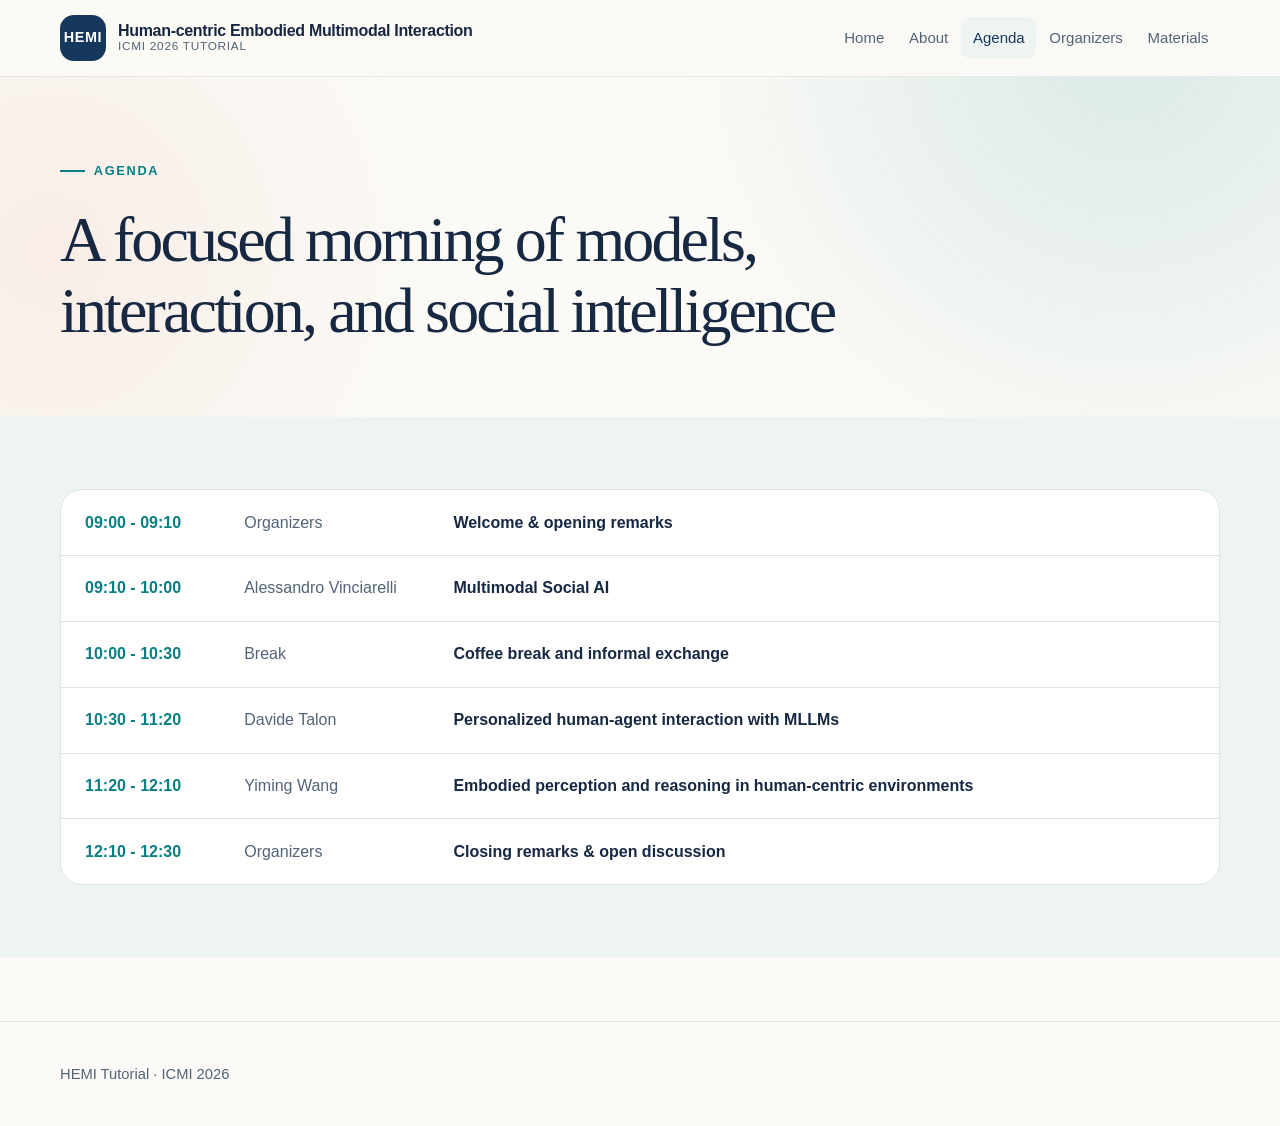
==== agenda.html @ 47eda5be "first commit" ====
<!doctype html>
<html lang="en">
  <head>
    <meta charset="utf-8">
    <meta name="viewport" content="width=device-width, initial-scale=1">
    <meta name="description" content="Tentative half-day schedule for the HEMI tutorial at ICMI 2026.">
    <title>Agenda | HEMI Tutorial</title>
    <link rel="icon" type="image/svg+xml" href="assets/favicon.svg">
    <link rel="stylesheet" href="assets/styles.css">
    <script src="assets/site.js" defer></script>
  </head>
  <body>
    <header class="site-header">
      <div class="container header-row">
        <a class="brand" href="index.html" aria-label="HEMI homepage"><span class="brand-mark">HEMI</span><span class="brand-text">Human-centric Embodied Multimodal Interaction<small>ICMI 2026 Tutorial</small></span></a>
        <button class="nav-toggle" type="button" aria-expanded="false" aria-controls="nav">Menu</button>
        <nav class="site-nav" id="nav" aria-label="Primary">
          <a href="index.html">Home</a>
          <a href="about.html">About</a>
          <a href="agenda.html" aria-current="page">Agenda</a>
          <a href="organizers.html">Organizers</a>
          <a href="materials.html">Materials</a>
        </nav>
      </div>
    </header>
    <main>
      <section class="page-hero">
        <div class="container">
          <span class="eyebrow">Agenda</span>
          <h1>A focused morning of models, interaction, and social intelligence</h1>
        </div>
      </section>
      <section class="section tint">
        <div class="container">
          <div class="timeline">
            <div class="session"><time>09:00 - 09:10</time><span class="speaker">Organizers</span><span class="topic">Welcome &amp; opening remarks</span></div>
            <div class="session"><time>09:10 - 10:00</time><span class="speaker">Alessandro Vinciarelli</span><span class="topic">Multimodal Social AI</span></div>
            <div class="session"><time>10:00 - 10:30</time><span class="speaker">Break</span><span class="topic">Coffee break and informal exchange</span></div>
            <div class="session"><time>10:30 - 11:20</time><span class="speaker">Davide Talon</span><span class="topic">Personalized human-agent interaction with MLLMs</span></div>
            <div class="session"><time>11:20 - 12:10</time><span class="speaker">Yiming Wang</span><span class="topic">Embodied perception and reasoning in human-centric environments</span></div>
            <div class="session"><time>12:10 - 12:30</time><span class="speaker">Organizers</span><span class="topic">Closing remarks &amp; open discussion</span></div>
          </div>
        </div>
      </section>
    </main>

    <footer class="site-footer">
      <div class="container footer-row">
        <span>HEMI Tutorial &middot; ICMI 2026</span>
      </div>
    </footer>
  </body>
</html>
---- assets/styles.css ----
:root {
  --ink: #172842;
  --ink-soft: #536378;
  --paper: #fbfaf6;
  --surface: #ffffff;
  --mist: #eef4f2;
  --line: #dce5e2;
  --navy: #17385d;
  --teal: #087f83;
  --coral: #df754f;
  --gold: #d1a144;
  --shadow: 0 18px 45px rgba(23, 40, 66, 0.08);
  --radius: 22px;
  --content: 1160px;
}

*,
*::before,
*::after {
  box-sizing: border-box;
}

html {
  scroll-behavior: smooth;
}

body {
  margin: 0;
  color: var(--ink);
  background: var(--paper);
  font-family: "Avenir Next", "Segoe UI", Arial, sans-serif;
  line-height: 1.65;
}

body::before {
  position: fixed;
  z-index: -1;
  inset: 0;
  background:
    radial-gradient(circle at 88% 5%, rgba(8, 127, 131, 0.13), transparent 28rem),
    radial-gradient(circle at 4% 28%, rgba(223, 117, 79, 0.09), transparent 24rem);
  content: "";
}

a {
  color: inherit;
  text-decoration: none;
}

p {
  margin: 0 0 1rem;
  color: var(--ink-soft);
}

img {
  max-width: 100%;
}

.container {
  width: min(var(--content), calc(100% - 3rem));
  margin: 0 auto;
}

.site-header {
  position: sticky;
  top: 0;
  z-index: 20;
  border-bottom: 1px solid rgba(220, 229, 226, 0.7);
  background: rgba(251, 250, 246, 0.92);
  backdrop-filter: blur(14px);
}

.header-row {
  min-height: 76px;
  display: flex;
  align-items: center;
  justify-content: space-between;
  gap: 1.5rem;
}

.brand {
  display: inline-flex;
  align-items: center;
  gap: 0.75rem;
  font-weight: 700;
  letter-spacing: -0.02em;
}

.brand-mark {
  display: grid;
  place-items: center;
  width: 46px;
  height: 46px;
  border-radius: 14px;
  color: #fff;
  background: var(--navy);
  font-size: 0.9rem;
  letter-spacing: 0.04em;
}

.brand-text {
  display: grid;
  line-height: 1.15;
}

.brand-text small {
  color: var(--ink-soft);
  font-size: 0.74rem;
  font-weight: 500;
  letter-spacing: 0.06em;
  text-transform: uppercase;
}

.nav-toggle {
  display: none;
  padding: 0.55rem 0.8rem;
  border: 1px solid var(--line);
  border-radius: 12px;
  background: var(--surface);
  color: var(--ink);
  font: inherit;
  font-weight: 600;
}

.site-nav {
  display: flex;
  align-items: center;
  gap: 0.1rem;
}

.site-nav a {
  padding: 0.55rem 0.72rem;
  border-radius: 10px;
  color: var(--ink-soft);
  font-size: 0.94rem;
  font-weight: 500;
}

.site-nav a:hover,
.site-nav a[aria-current="page"] {
  color: var(--navy);
  background: var(--mist);
}

.hero {
  padding: 5.5rem 0 4.5rem;
}

.hero-grid {
  display: grid;
  grid-template-columns: 1.02fr 0.78fr;
  align-items: center;
  gap: clamp(2.5rem, 7vw, 6rem);
}

.eyebrow {
  display: inline-flex;
  align-items: center;
  gap: 0.55rem;
  margin-bottom: 1.4rem;
  color: var(--teal);
  font-size: 0.8rem;
  font-weight: 700;
  letter-spacing: 0.13em;
  text-transform: uppercase;
}

.eyebrow::before {
  width: 25px;
  height: 2px;
  background: currentColor;
  content: "";
}

h1,
h2,
h3 {
  margin: 0 0 1rem;
  color: var(--ink);
  font-family: Georgia, "Times New Roman", serif;
  font-weight: 500;
  line-height: 1.12;
  letter-spacing: -0.045em;
}

h1 {
  max-width: 700px;
  font-size: clamp(2.8rem, 5.5vw, 4.7rem);
}

h2 {
  font-size: clamp(2rem, 3.4vw, 2.8rem);
}

h3 {
  font-size: 1.35rem;
  letter-spacing: -0.025em;
}

.lead {
  max-width: 670px;
  color: #44576f;
  font-size: clamp(1.05rem, 2vw, 1.17rem);
}

.actions {
  display: flex;
  flex-wrap: wrap;
  gap: 0.8rem;
  margin-top: 2.2rem;
}

.button {
  display: inline-flex;
  align-items: center;
  gap: 0.5rem;
  padding: 0.78rem 1.2rem;
  border-radius: 999px;
  color: #fff;
  background: var(--navy);
  font-weight: 600;
  transition: transform 160ms ease, box-shadow 160ms ease;
}

.button:hover {
  box-shadow: 0 8px 20px rgba(23, 56, 93, 0.2);
  transform: translateY(-2px);
}

.button.secondary {
  border: 1px solid var(--line);
  color: var(--ink);
  background: var(--surface);
}

.hero-art {
  position: relative;
  min-height: 450px;
}

.orb {
  position: absolute;
  border-radius: 50%;
}

.orb.one {
  top: 0;
  right: 14%;
  width: 230px;
  height: 230px;
  background: rgba(8, 127, 131, 0.16);
}

.orb.two {
  bottom: 13%;
  left: 0;
  width: 170px;
  height: 170px;
  background: rgba(223, 117, 79, 0.15);
}

.art-card {
  position: absolute;
  top: 74px;
  left: 50px;
  width: min(345px, calc(100% - 55px));
  padding: 2rem;
  border: 1px solid rgba(255, 255, 255, 0.65);
  border-radius: 30px;
  background: rgba(255, 255, 255, 0.82);
  box-shadow: var(--shadow);
}

.art-card strong {
  display: block;
  margin-bottom: 1.8rem;
  color: var(--navy);
  font-size: 0.78rem;
  letter-spacing: 0.12em;
  text-transform: uppercase;
}

.signal {
  display: flex;
  align-items: center;
  gap: 0.85rem;
  margin: 1rem 0;
  color: var(--ink-soft);
  font-size: 0.94rem;
  font-weight: 500;
}

.signal span:first-child {
  width: 42px;
  height: 42px;
  display: grid;
  place-items: center;
  border-radius: 12px;
  color: var(--teal);
  background: var(--mist);
  font-weight: 700;
}

.fact-strip {
  padding: 0 0 4rem;
}

.facts {
  display: grid;
  grid-template-columns: repeat(4, 1fr);
  overflow: hidden;
  border: 1px solid var(--line);
  border-radius: var(--radius);
  background: var(--surface);
}

.fact {
  padding: 1.35rem 1.6rem;
  border-right: 1px solid var(--line);
}

.fact:last-child {
  border-right: 0;
}

.fact-label {
  display: block;
  margin-bottom: 0.35rem;
  color: var(--ink-soft);
  font-size: 0.72rem;
  letter-spacing: 0.11em;
  text-transform: uppercase;
}

.fact-value {
  color: var(--ink);
  font-weight: 600;
}

.section {
  padding: 4.5rem 0;
}

.section.tint {
  background: var(--mist);
}

.section-heading {
  display: flex;
  align-items: end;
  justify-content: space-between;
  gap: 2rem;
  margin-bottom: 2.5rem;
}

.section-heading p {
  max-width: 470px;
  margin: 0;
}

.link {
  color: var(--teal);
  font-weight: 650;
}

.link:hover {
  text-decoration: underline;
  text-underline-offset: 4px;
}

.more-link {
  margin-top: 1.7rem;
}

.cards {
  display: grid;
  grid-template-columns: repeat(3, 1fr);
  gap: 1.15rem;
}

.card {
  padding: 1.7rem;
  border: 1px solid var(--line);
  border-radius: var(--radius);
  background: var(--surface);
}

.card p:last-child {
  margin-bottom: 0;
}

.number {
  display: block;
  margin-bottom: 1rem;
  color: var(--teal);
  font-weight: 700;
}

.objective-grid {
  display: grid;
  grid-template-columns: repeat(2, 1fr);
  gap: 1rem;
}

.objective {
  padding: 1.3rem 1.5rem;
  border-left: 3px solid var(--teal);
  border-radius: 0 15px 15px 0;
  background: var(--surface);
}

.objective strong {
  display: block;
  margin-bottom: 0.35rem;
}

.objective p {
  margin: 0;
  font-size: 0.95rem;
}

.timeline {
  border: 1px solid var(--line);
  border-radius: var(--radius);
  background: var(--surface);
}

.session {
  display: grid;
  grid-template-columns: 140px 190px 1fr;
  gap: 1.2rem;
  padding: 1.2rem 1.5rem;
  border-bottom: 1px solid var(--line);
}

.session:last-child {
  border-bottom: 0;
}

.session time {
  color: var(--teal);
  font-weight: 700;
}

.session .speaker {
  color: var(--ink-soft);
}

.session .topic {
  color: var(--ink);
  font-weight: 600;
}

.people {
  display: grid;
  grid-template-columns: repeat(3, 1fr);
  gap: 1rem;
}

.person {
  padding: 1.8rem;
  border-radius: var(--radius);
  background: var(--surface);
}

.person-avatar {
  display: block;
  width: 88px;
  height: 88px;
  margin-bottom: 1.25rem;
  border-radius: 50%;
  background: #f5e7e1;
  object-fit: cover;
  object-position: center 20%;
}

.person-tag {
  margin-bottom: 0.85rem;
  color: var(--teal);
  font-size: 0.74rem;
  font-weight: 700;
  letter-spacing: 0.1em;
  text-transform: uppercase;
}

.person p {
  font-size: 0.95rem;
}

.resource-panel {
  display: grid;
  grid-template-columns: 1.05fr 0.95fr;
  gap: 3rem;
  align-items: center;
  padding: clamp(2rem, 5vw, 3.2rem);
  border-radius: 30px;
  color: #fff;
  background: var(--navy);
}

.resource-panel h2,
.resource-panel p {
  color: #fff;
}

.resource-list {
  display: grid;
  gap: 0.8rem;
}

.resource-item {
  padding: 1rem 1.2rem;
  border: 1px solid rgba(255, 255, 255, 0.15);
  border-radius: 15px;
  background: rgba(255, 255, 255, 0.06);
  color: rgba(255, 255, 255, 0.88);
}

.resource-item strong {
  display: block;
  color: #fff;
}

.page-hero {
  padding: 4.8rem 0 3.4rem;
}

.page-hero h1 {
  max-width: 820px;
  font-size: clamp(2.55rem, 5vw, 4rem);
}

.page-hero .lead {
  max-width: 760px;
}

.prose {
  max-width: 780px;
}

.prose h2 {
  margin-top: 2.6rem;
  font-size: 1.8rem;
}

.topic-list {
  display: grid;
  gap: 0.75rem;
  padding: 0;
  list-style: none;
}

.topic-list li {
  position: relative;
  padding: 1rem 1rem 1rem 3rem;
  border: 1px solid var(--line);
  border-radius: 13px;
  background: var(--surface);
}

.topic-list li::before {
  position: absolute;
  top: 1.18rem;
  left: 1.1rem;
  width: 10px;
  height: 10px;
  border-radius: 50%;
  background: var(--coral);
  content: "";
}

.wide-card {
  margin-bottom: 1rem;
  padding: 1.7rem 1.8rem;
  border: 1px solid var(--line);
  border-radius: var(--radius);
  background: var(--surface);
}

.bio {
  margin-bottom: 1.1rem;
  padding: clamp(1.5rem, 4vw, 2.3rem);
  border: 1px solid var(--line);
  border-radius: var(--radius);
  background: var(--surface);
}

.bio-header {
  display: flex;
  justify-content: space-between;
  align-items: center;
  gap: 1.5rem;
  margin-bottom: 0.7rem;
}

.bio-person {
  display: flex;
  align-items: center;
  gap: 1.25rem;
}

.bio-avatar {
  flex: 0 0 auto;
  width: 108px;
  height: 108px;
  border-radius: 50%;
  background: #f5e7e1;
  object-fit: cover;
  object-position: center 20%;
}

.bio-header p {
  margin: 0;
  text-align: right;
}

.publications {
  margin: 1rem 0 0;
  padding-left: 1.2rem;
  color: var(--ink-soft);
  font-size: 0.94rem;
}

.publications li + li {
  margin-top: 0.45rem;
}

.download-card {
  display: flex;
  justify-content: space-between;
  align-items: center;
  gap: 2rem;
  padding: 2rem;
  border: 1px solid var(--line);
  border-radius: var(--radius);
  background: var(--surface);
}

.download-card p {
  margin-bottom: 0;
}

.materials-grid {
  margin-top: 1rem;
}

.note {
  margin-top: 2rem;
  padding: 1.25rem 1.4rem;
  border-radius: 15px;
  background: var(--mist);
  color: var(--ink-soft);
}

.site-footer {
  margin-top: 4rem;
  padding: 2.5rem 0;
  border-top: 1px solid var(--line);
}

.footer-row {
  display: flex;
  justify-content: space-between;
  align-items: center;
  gap: 1.3rem;
  color: var(--ink-soft);
  font-size: 0.92rem;
}

.footer-links {
  display: flex;
  gap: 1.2rem;
}

@media (max-width: 900px) {
  .nav-toggle {
    display: block;
  }

  .site-nav {
    position: absolute;
    top: 76px;
    right: 1.5rem;
    left: 1.5rem;
    display: none;
    flex-direction: column;
    align-items: stretch;
    padding: 0.65rem;
    border: 1px solid var(--line);
    border-radius: 16px;
    background: var(--surface);
    box-shadow: var(--shadow);
  }

  .site-nav.open {
    display: flex;
  }

  .hero-grid,
  .resource-panel {
    grid-template-columns: 1fr;
  }

  .hero {
    padding-top: 3.8rem;
  }

  .hero-art {
    min-height: 400px;
    max-width: 450px;
    width: 100%;
    margin: 0 auto;
  }

  .facts,
  .cards,
  .people {
    grid-template-columns: repeat(2, 1fr);
  }

  .fact:nth-child(2) {
    border-right: 0;
  }

  .fact:nth-child(-n+2) {
    border-bottom: 1px solid var(--line);
  }

  .section-heading {
    align-items: start;
    flex-direction: column;
  }
}

@media (max-width: 640px) {
  .container {
    width: min(var(--content), calc(100% - 2rem));
  }

  .brand-text {
    display: none;
  }

  .hero-art {
    min-height: 355px;
  }

  .art-card {
    top: 42px;
    left: 18px;
    padding: 1.5rem;
  }

  .facts,
  .cards,
  .people,
  .objective-grid {
    grid-template-columns: 1fr;
  }

  .fact,
  .fact:nth-child(2) {
    border-right: 0;
    border-bottom: 1px solid var(--line);
  }

  .fact:last-child {
    border-bottom: 0;
  }

  .session {
    grid-template-columns: 1fr;
    gap: 0.2rem;
  }

  .bio-header,
  .download-card,
  .footer-row {
    align-items: start;
    flex-direction: column;
  }

  .bio-person {
    align-items: start;
  }

  .bio-avatar {
    width: 84px;
    height: 84px;
  }

  .bio-header p {
    text-align: left;
  }
}
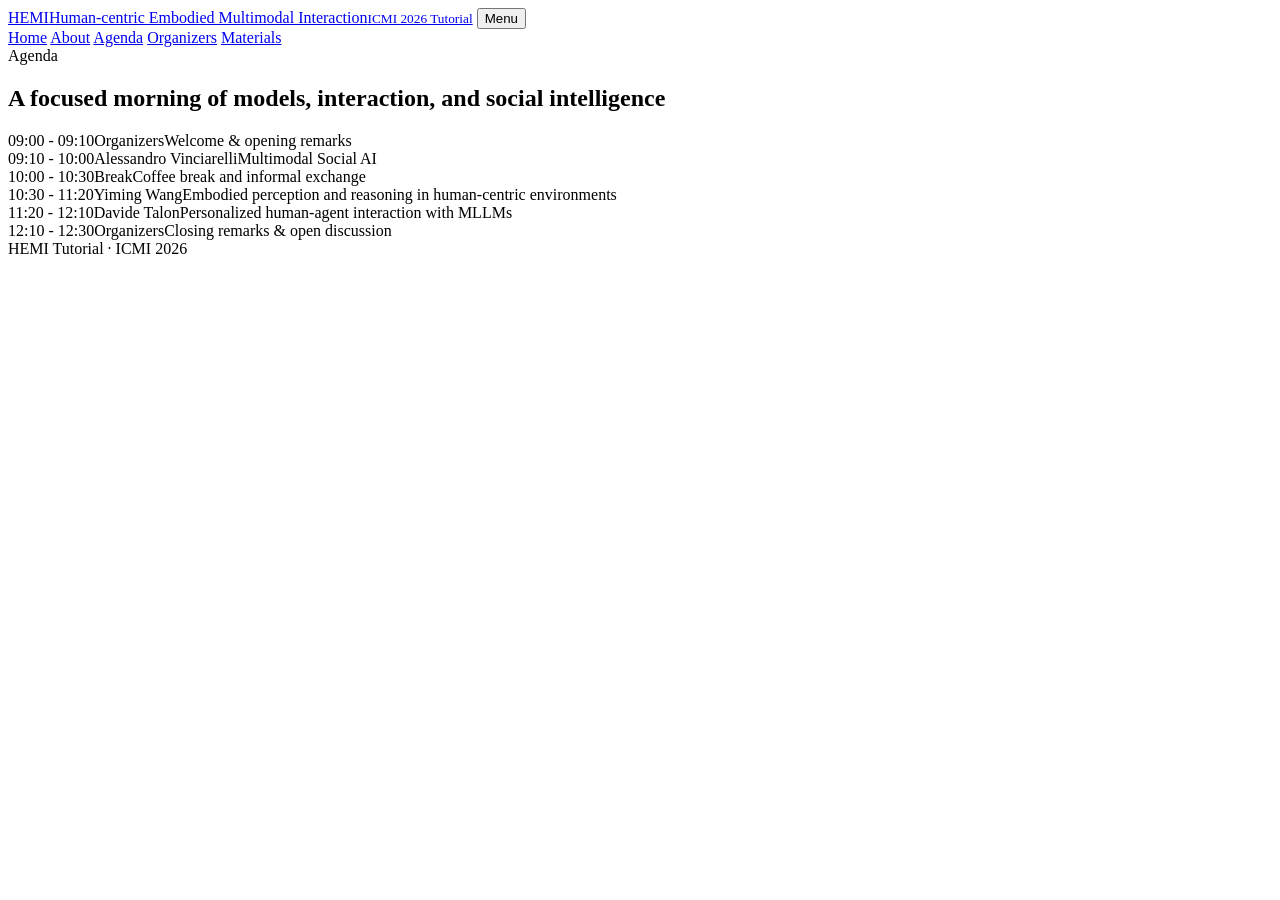
==== commit f35e13d0: "swapped yiming and Davide" ====
--- a/agenda.html
+++ b/agenda.html
@@ -36,8 +36,8 @@
             <div class="session"><time>09:00 - 09:10</time><span class="speaker">Organizers</span><span class="topic">Welcome &amp; opening remarks</span></div>
             <div class="session"><time>09:10 - 10:00</time><span class="speaker">Alessandro Vinciarelli</span><span class="topic">Multimodal Social AI</span></div>
             <div class="session"><time>10:00 - 10:30</time><span class="speaker">Break</span><span class="topic">Coffee break and informal exchange</span></div>
-            <div class="session"><time>10:30 - 11:20</time><span class="speaker">Davide Talon</span><span class="topic">Personalized human-agent interaction with MLLMs</span></div>
-            <div class="session"><time>11:20 - 12:10</time><span class="speaker">Yiming Wang</span><span class="topic">Embodied perception and reasoning in human-centric environments</span></div>
+            <div class="session"><time>10:30 - 11:20</time><span class="speaker">Yiming Wang</span><span class="topic">Embodied perception and reasoning in human-centric environments</span></div>
+            <div class="session"><time>11:20 - 12:10</time><span class="speaker">Davide Talon</span><span class="topic">Personalized human-agent interaction with MLLMs</span></div>
             <div class="session"><time>12:10 - 12:30</time><span class="speaker">Organizers</span><span class="topic">Closing remarks &amp; open discussion</span></div>
           </div>
         </div>
